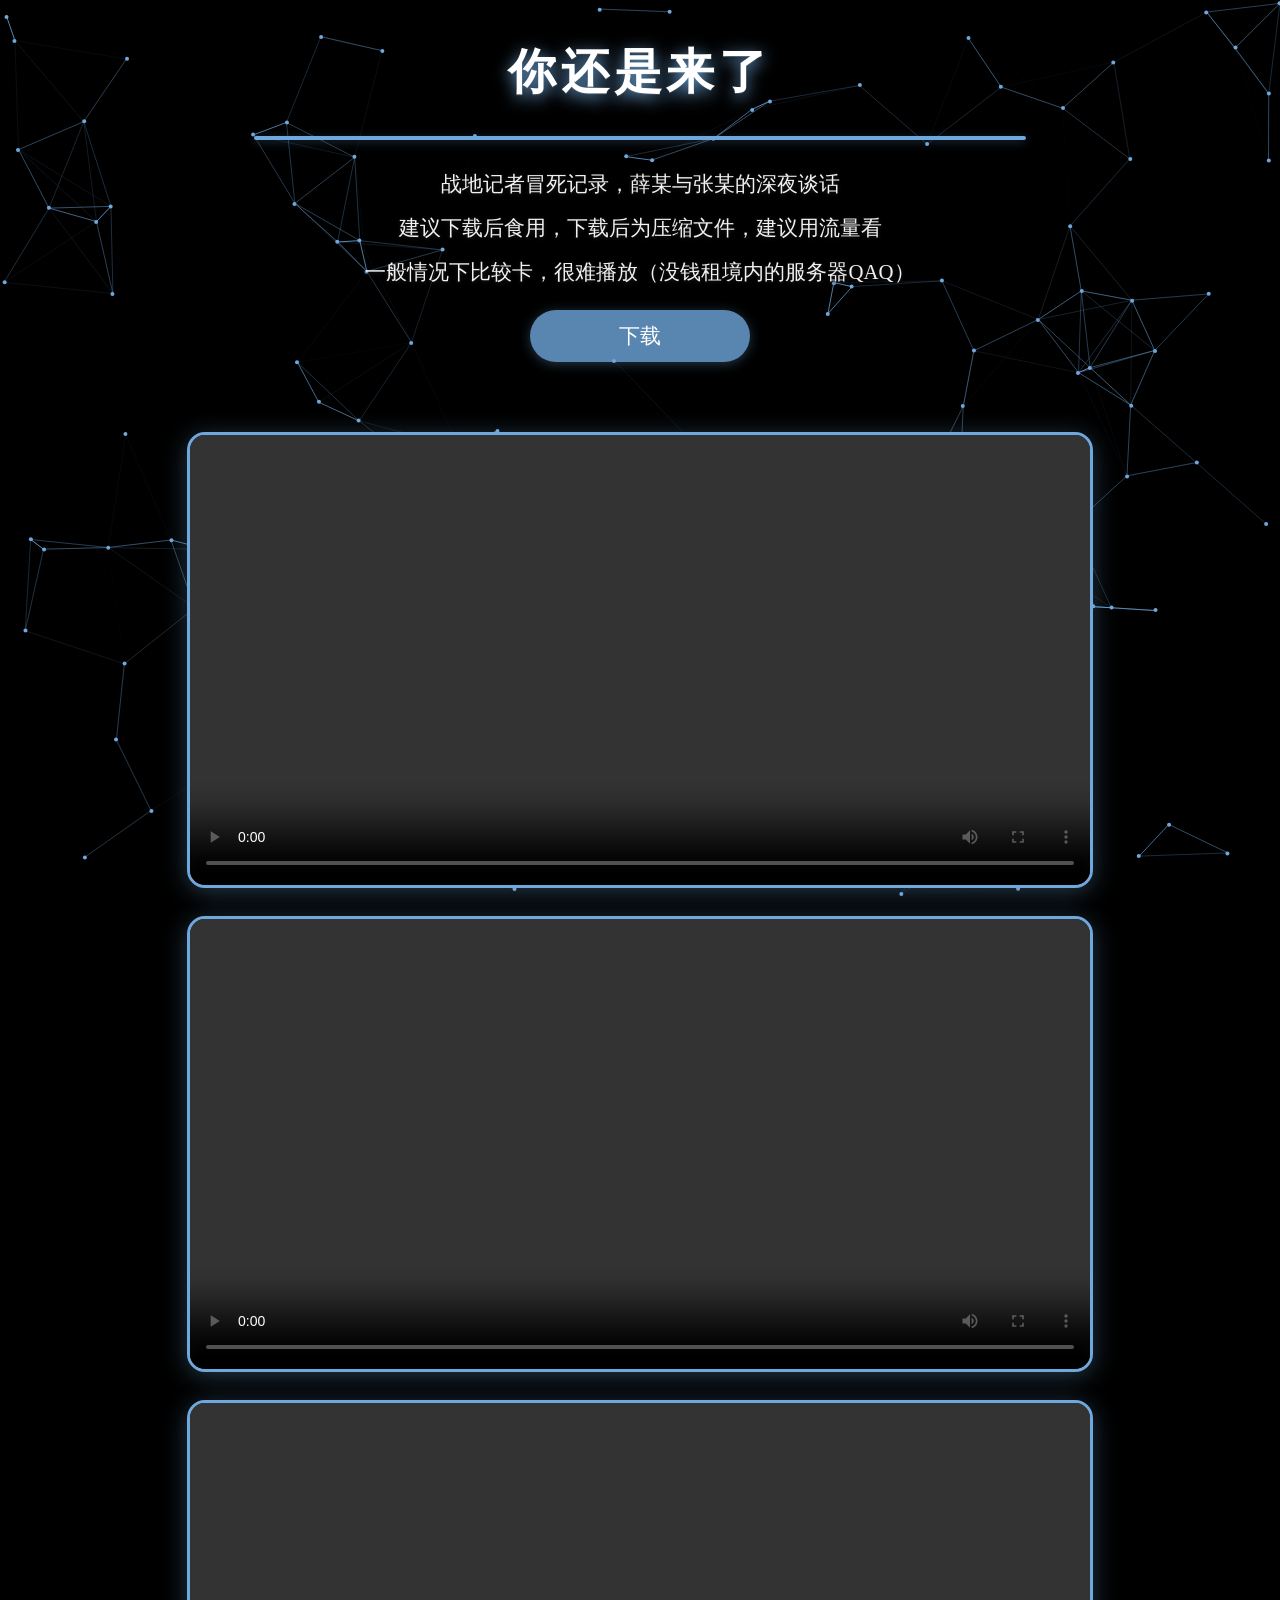
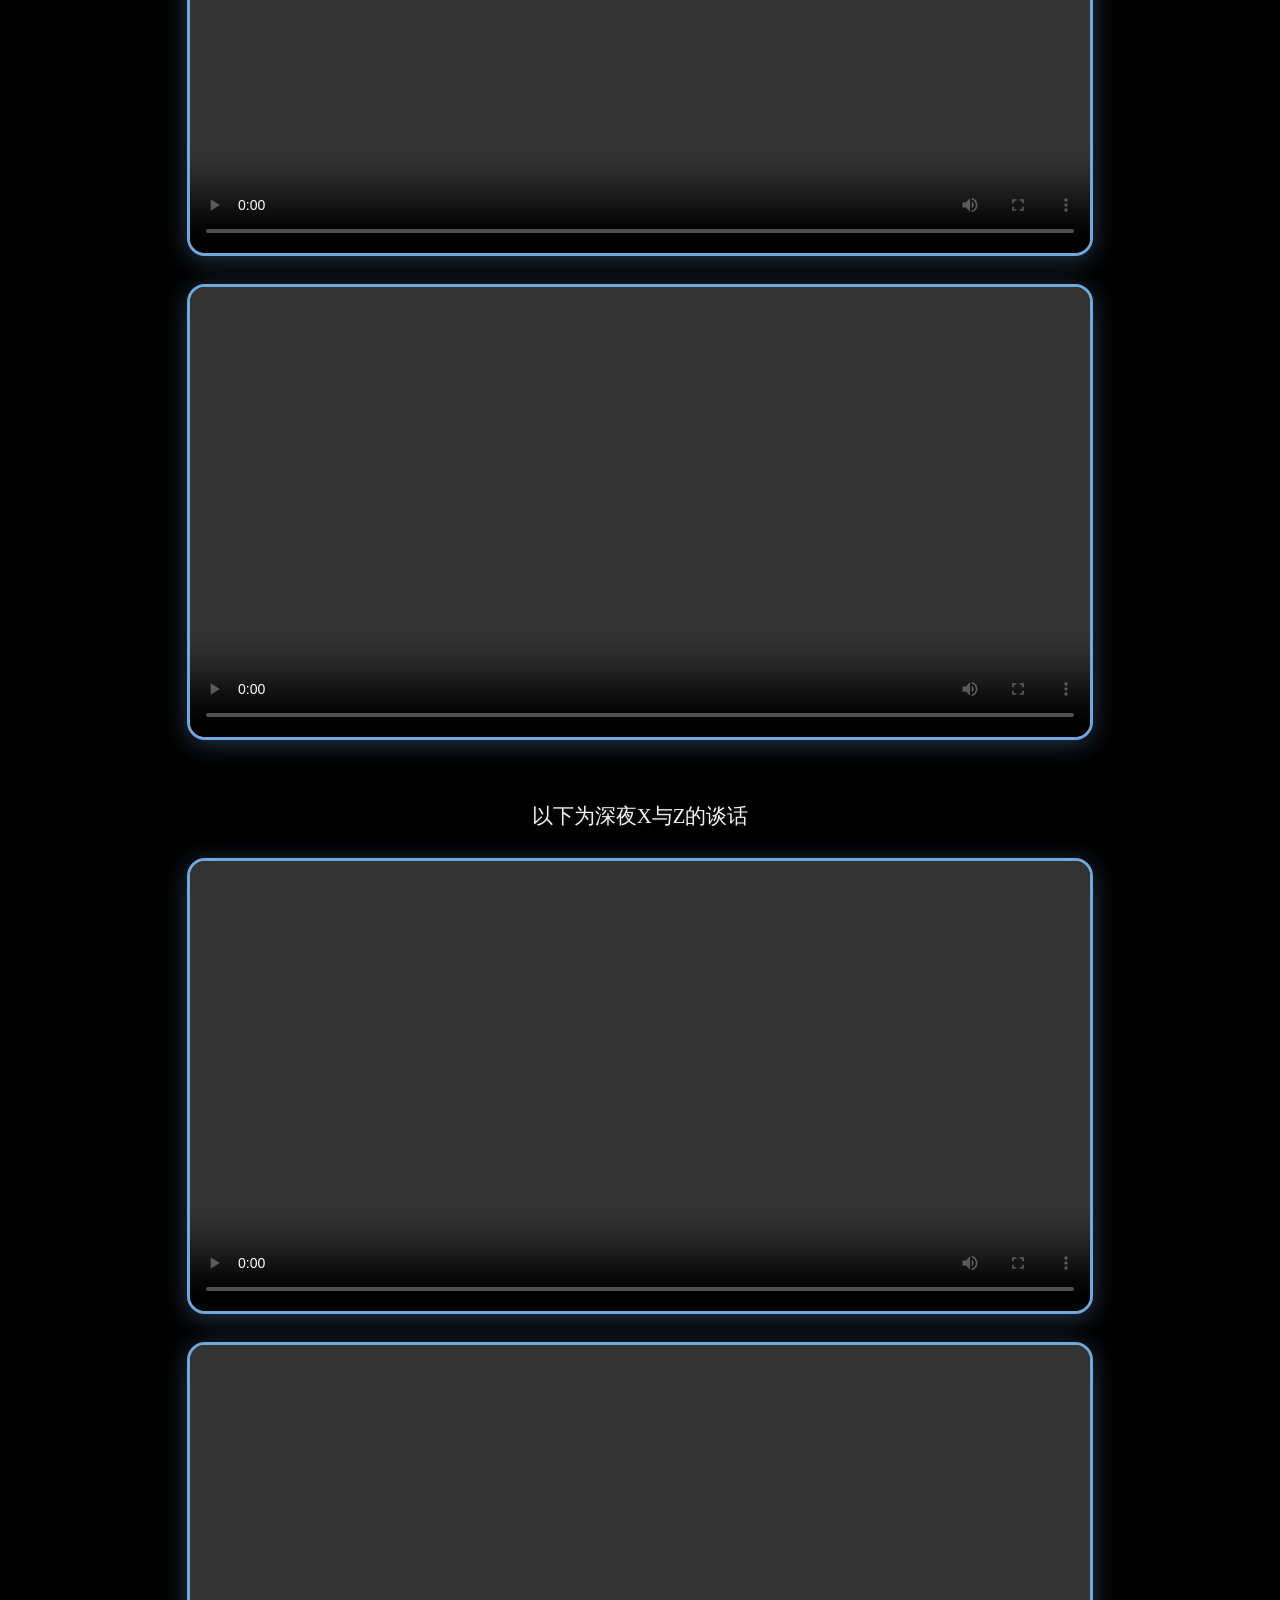
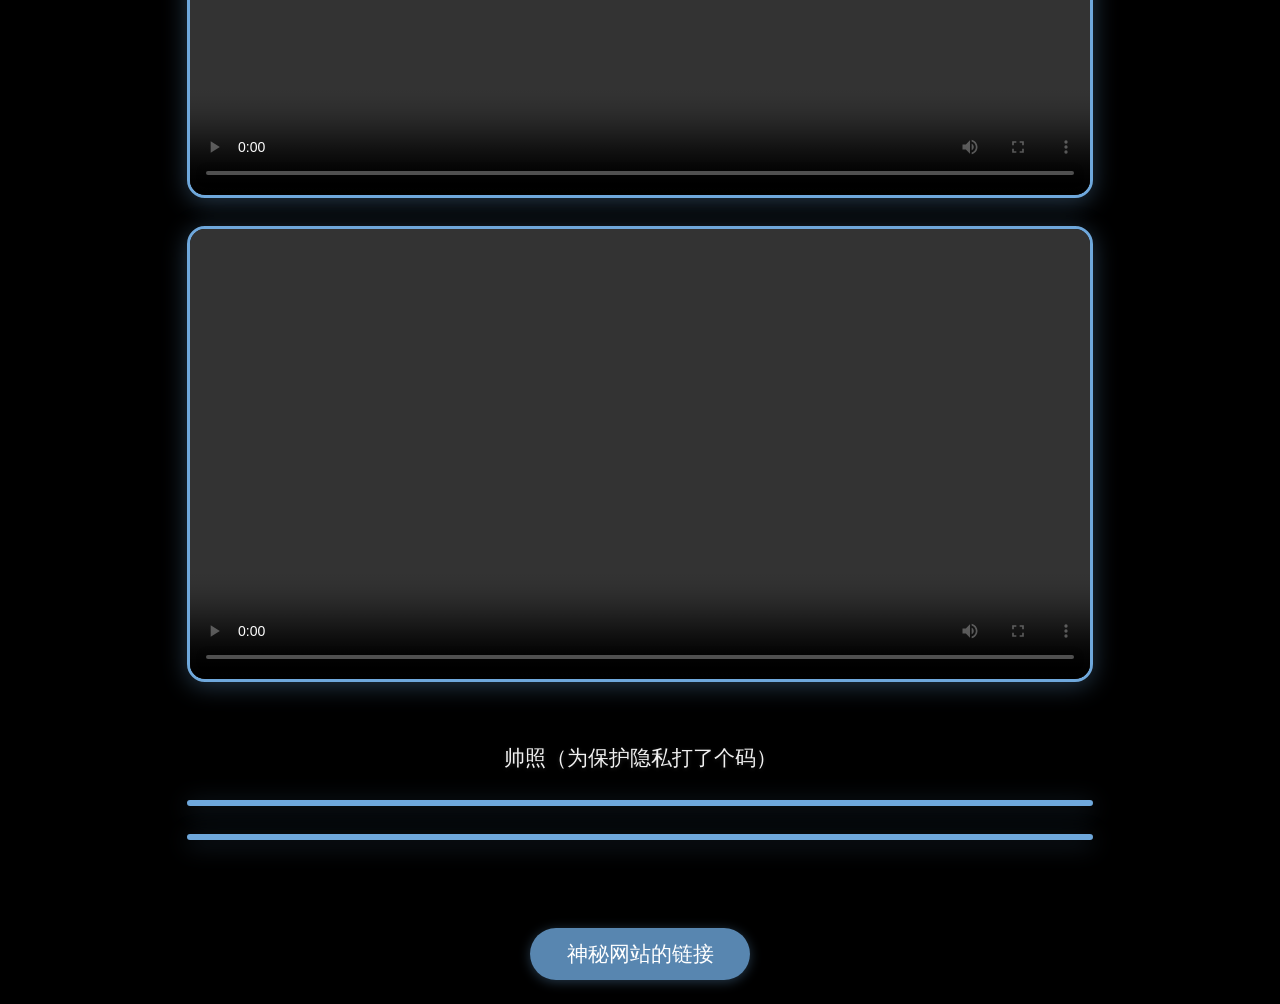
==== index.html @ 8fb06451 "优化粒子效果逻辑，动态计算粒子数量并修复重复填充问题；更新样式，添加过渡效果和响应式调整，确保画廊样式一致性" ====
<!DOCTYPE html>
<html lang="zh-CN">

<head>
    <meta charset="UTF-8">
    <meta name="viewport" content="width=device-width, initial-scale=1.0">
    <link rel="stylesheet" type="text/css" href="./main.css">
    <title>战地记录</title>

    <script>
        // 粒子参数
        const PARTICLE_COLOR = "#6fa8dc";
        const PARTICLE_RADIUS = 2;
        const LINE_DISTANCE = 120;

        // 动态计算粒子数量（修复点1：移除重复的PARTICLE_NUM，改用动态计算）
        const PARTICLE_NUM = window.innerWidth < 768
            ? Math.floor(130 * 0.6)  // 移动端用78个粒子（原130的60%）
            : 130;                    // PC端保持130个

        let canvas, ctx, particles = [];

        window.onload = function () {
            // 创建canvas
            canvas = document.createElement('canvas');
            canvas.id = 'particles-js';
            document.body.appendChild(canvas);
            ctx = canvas.getContext('2d');
            resizeCanvas();
            window.addEventListener('resize', resizeCanvas);

            // 初始化粒子（修复点2：确保particles数组在resize时不会重复填充）
            particles = []; // 清空旧粒子
            for (let i = 0; i < PARTICLE_NUM; i++) {
                particles.push({
                    x: Math.random() * canvas.width,
                    y: Math.random() * canvas.height,
                    vx: (Math.random() - 0.5) * 1.2,
                    vy: (Math.random() - 0.5) * 1.2
                });
            }
            animate();
        };

        function resizeCanvas() {
            canvas.width = window.innerWidth;
            canvas.height = window.innerHeight;
            // 修复点3：窗口大小变化时重新初始化粒子位置
            particles.forEach(p => {
                p.x = Math.random() * canvas.width;
                p.y = Math.random() * canvas.height;
            });
        }

        function animate() {
            ctx.clearRect(0, 0, canvas.width, canvas.height);

            // 绘制粒子
            for (let i = 0; i < particles.length; i++) {  // 修复点4：改用particles.length而非PARTICLE_NUM
                let p = particles[i];
                ctx.beginPath();
                ctx.arc(p.x, p.y, PARTICLE_RADIUS, 0, Math.PI * 2);
                ctx.fillStyle = PARTICLE_COLOR;
                ctx.fill();

                // 移动和边界检测
                p.x += p.vx;
                p.y += p.vy;
                if (p.x < 0 || p.x > canvas.width) p.vx *= -1;
                if (p.y < 0 || p.y > canvas.height) p.vy *= -1;
            }

            // 绘制连线
            for (let i = 0; i < particles.length; i++) {
                for (let j = i + 1; j < particles.length; j++) {
                    let p1 = particles[i], p2 = particles[j];
                    let dx = p1.x - p2.x, dy = p1.y - p2.y;
                    let dist = Math.sqrt(dx * dx + dy * dy);
                    if (dist < LINE_DISTANCE) {
                        ctx.beginPath();
                        ctx.moveTo(p1.x, p1.y);
                        ctx.lineTo(p2.x, p2.y);
                        ctx.strokeStyle = "rgba(111,168,220," + (1 - dist / LINE_DISTANCE) + ")";
                        ctx.lineWidth = 1;
                        ctx.stroke();
                    }
                }
            }
            requestAnimationFrame(animate);
        }
    </script>

</head>

<body class="background">
    <h1>你还是来了</h1>
    <hr>
    <p>战地记者冒死记录，薛某与张某的深夜谈话</p>
    <p>建议下载后食用，下载后为压缩文件，建议用流量看</p>
    <p>一般情况下比较卡，很难播放（没钱租境内的服务器QAQ）</p>
    <a href=" ./记录.zip">下载</a>
    <br>
    <video src="./video0012.mp4" controls></video>
    <video src="./video0013.mp4" controls></video>
    <video src="./video0014.mp4" controls></video>
    <video src="./video0015.mp4" controls></video>
    <br>
    <p>以下为深夜X与Z的谈话</p>
    <video src="./video0022.mp4" controls></video>
    <video src="./video0025.mp4" controls></video>
    <video src="./video0026.mp4" controls></video>
    <br>
    <p>帅照（为保护隐私打了个码）</p>
    <img src="./Photo0150.jpg" alt="" title="zzy">
    <img src="./Photo0151.jpg" alt="" title="zjz">
    <br>
    <br>
    <a href="choose.html">神秘网站的链接</a>
</body>

</html>
---- main.css ----
body {
    margin: 0;
    padding: 0;
    overflow-x: hidden;
    background-color: black;
    min-height: 100vh;
}

#particles-js {
    /* 修正拼写 */
    position: fixed;
    top: 0;
    left: 0;
    width: 100vw;
    height: 100vh;
    z-index: -1;
}

h1 {
    text-align: center;
    color: #fff;
    font-size: 3em;
    margin-top: 40px;
    letter-spacing: 0.1em;
    text-shadow: 0 4px 16px #6fa8dc, 0 1px 0 #222;
    font-weight: bold;
}

hr {
    border: 2px solid #6fa8dc;
    width: 60%;
    margin: 30px auto;
    border-radius: 2px;
    box-shadow: 0 2px 8px #6fa8dc55;
}

p {
    text-align: center;
    color: #f1f1f1;
    font-size: 1.3em;
    margin: 16px 0;
    text-shadow: 0 1px 4px #222;
}

a {
    display: block;
    text-align: center;
    color: #fff;
    font-size: 1.3em;
    margin: 24px auto;
    text-decoration: none;
    background-color: #6fa8dccc;
    padding: 12px 0;
    width: 220px;
    border-radius: 30px;
    box-shadow: 0 2px 12px #6fa8dc55;
    transition: all 0.3s ease;
    /* 添加过渡 */
}

a:hover {
    color: #111;
    background-color: #8fc1ff;
    /* 修改背景色 */
    transform: scale(1.05) translateY(-2px);
    box-shadow: 0 4px 16px #6fa8dc99;
}

/* 默认视频/图片样式（非画廊内） */
video:not(.media-gallery video),
img:not(.media-gallery img) {
    display: block;
    margin: 28px auto;
    width: 85%;
    max-width: 900px;
    border: 3px solid #6fa8dc;
    border-radius: 18px;
    box-shadow: 0 4px 24px #6fa8dc55;
    background: #111;
}

/* 画廊样式 */
.media-gallery {
    display: grid;
    grid-template-columns: repeat(3, 1fr);
    gap: 20px;
    padding: 20px;
    margin: 20px auto;
    max-width: 1400px;
}

.media-gallery video,
.media-gallery img {
    width: 100%;
    height: auto;
    border: 2px solid #6fa8dc;
    /* 保持风格统一 */
    border-radius: 12px;
    padding: 0;
    /* 移除padding改用gap控制间距 */
    box-shadow: 0 2px 12px #6fa8dc55;
    background: #111;
    transition: transform 0.3s;
}

.media-gallery video:hover,
.media-gallery img:hover {
    transform: scale(1.02);
}

/* 响应式调整 */
@media (max-width: 1024px) {
    .media-gallery {
        grid-template-columns: repeat(2, 1fr);
    }
}

@media (max-width: 768px) {
    .media-gallery {
        grid-template-columns: 1fr;
    }

    h1 {
        font-size: 2.2em;
        margin-top: 30px;
    }

    video:not(.media-gallery video),
    img:not(.media-gallery img) {
        width: 90%;
        margin: 20px auto;
    }
}
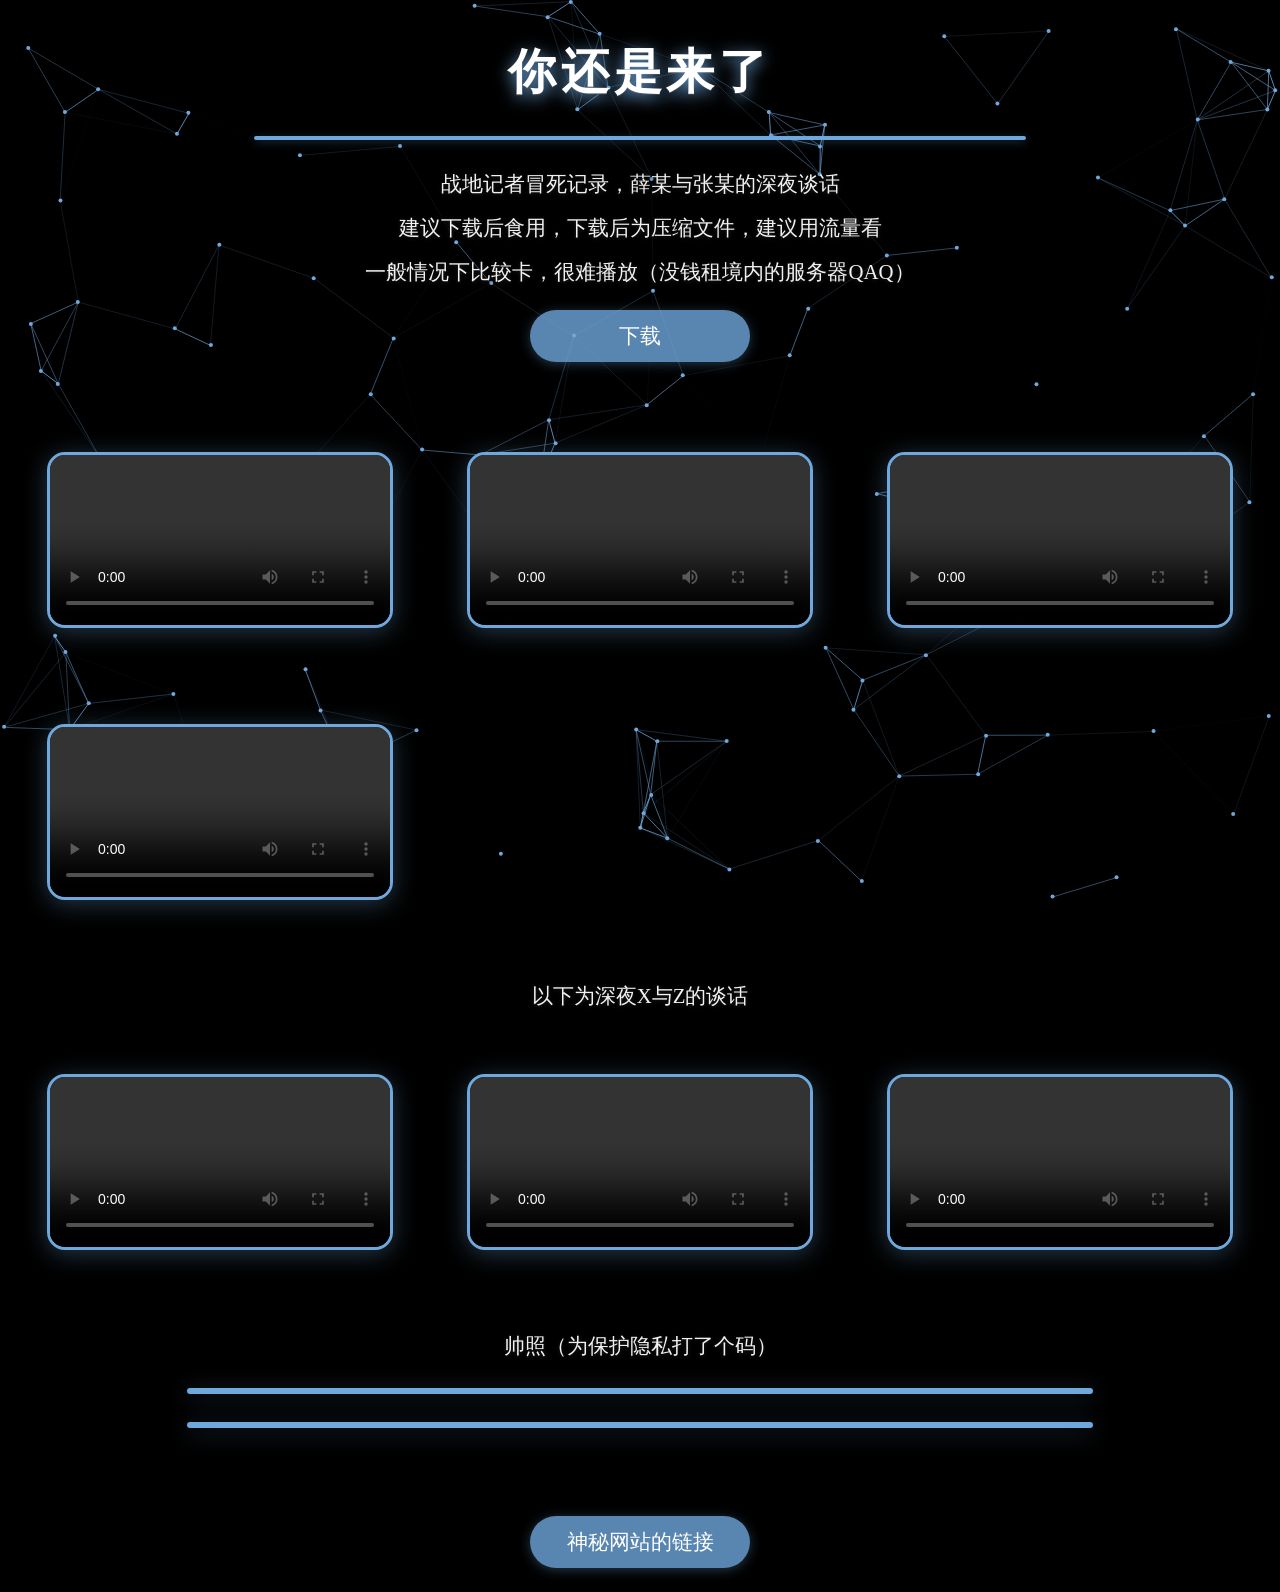
==== commit bd5e562d: "优化媒体元素布局，统一视频和图片的容器结构；更新样式，提升画廊展示效果" ====
--- a/index.html
+++ b/index.html
@@ -100,21 +100,35 @@
     <p>一般情况下比较卡，很难播放（没钱租境内的服务器QAQ）</p>
     <a href=" ./记录.zip">下载</a>
     <br>
-    <video src="./video0012.mp4" controls></video>
-    <video src="./video0013.mp4" controls></video>
-    <video src="./video0014.mp4" controls></video>
-    <video src="./video0015.mp4" controls></video>
+    <div class="media-grid">
+        <video src="./video0012.mp4" controls></video>
+        <video src="./video0013.mp4" controls></video>
+        <video src="./video0014.mp4" controls></video>
+    </div>
+    <div class="media-grid"><video src="./video0015.mp4" controls></video></div>
+
     <br>
+
     <p>以下为深夜X与Z的谈话</p>
-    <video src="./video0022.mp4" controls></video>
-    <video src="./video0025.mp4" controls></video>
-    <video src="./video0026.mp4" controls></video>
+
+    <div class="media-grid">
+        <video src="./video0022.mp4" controls></video>
+        <video src="./video0025.mp4" controls></video>
+        <video src="./video0026.mp4" controls></video>
+    </div>
+
     <br>
+
     <p>帅照（为保护隐私打了个码）</p>
-    <img src="./Photo0150.jpg" alt="" title="zzy">
-    <img src="./Photo0151.jpg" alt="" title="zjz">
+
+    <div>
+        <img src="./Photo0150.jpg" alt="" title="zzy">
+        <img src="./Photo0151.jpg" alt="" title="zjz">
+    </div>
+
     <br>
     <br>
+
     <a href="choose.html">神秘网站的链接</a>
 </body>
 
--- a/main.css
+++ b/main.css
@@ -66,68 +66,80 @@
     box-shadow: 0 4px 16px #6fa8dc99;
 }
 
-/* 默认视频/图片样式（非画廊内） */
-video:not(.media-gallery video),
-img:not(.media-gallery img) {
+/* ===== 基础样式 ===== */
+video,
+img {
     display: block;
-    margin: 28px auto;
     width: 85%;
     max-width: 900px;
+    margin: 28px auto;
     border: 3px solid #6fa8dc;
     border-radius: 18px;
     box-shadow: 0 4px 24px #6fa8dc55;
     background: #111;
+    transition: transform 0.3s, box-shadow 0.3s;
 }
 
-/* 画廊样式 */
-.media-gallery {
+video:hover,
+img:hover {
+    transform: translateY(-5px);
+    box-shadow: 0 8px 32px #6fa8dc88;
+}
+
+
+
+
+
+
+/* ===== 画廊模式 ===== */
+/* 当video/img直接放在main/article/section等容器时 */
+main>video,
+main>img,
+article>video,
+article>img,
+section>video,
+section>img {
+    width: 100%;
+    max-width: none;
+    margin: 0;
+    border-width: 2px;
+    border-radius: 12px;
+}
+
+/* 画廊布局容器 */
+.media-grid {
     display: grid;
     grid-template-columns: repeat(3, 1fr);
     gap: 20px;
     padding: 20px;
-    margin: 20px auto;
     max-width: 1400px;
+    margin: 0 auto;
 }
 
-.media-gallery video,
-.media-gallery img {
-    width: 100%;
-    height: auto;
-    border: 2px solid #6fa8dc;
-    /* 保持风格统一 */
-    border-radius: 12px;
-    padding: 0;
-    /* 移除padding改用gap控制间距 */
-    box-shadow: 0 2px 12px #6fa8dc55;
-    background: #111;
-    transition: transform 0.3s;
-}
-
-.media-gallery video:hover,
-.media-gallery img:hover {
-    transform: scale(1.02);
-}
-
-/* 响应式调整 */
+/* ===== 响应式调整 ===== */
 @media (max-width: 1024px) {
-    .media-gallery {
+    .media-grid {
         grid-template-columns: repeat(2, 1fr);
     }
 }
 
 @media (max-width: 768px) {
-    .media-gallery {
-        grid-template-columns: 1fr;
+
+    video,
+    img {
+        width: 90%;
+        border-width: 4px;
     }
 
-    h1 {
-        font-size: 2.2em;
-        margin-top: 30px;
+    .media-grid {
+        grid-template-columns: 1fr;
+        gap: 15px;
+        padding: 15px;
     }
 
-    video:not(.media-gallery video),
-    img:not(.media-gallery img) {
-        width: 90%;
+    /* 手机端单独媒体元素调整 */
+    body>video:not(.media-grid video),
+    body>img:not(.media-grid img) {
         margin: 20px auto;
     }
 }
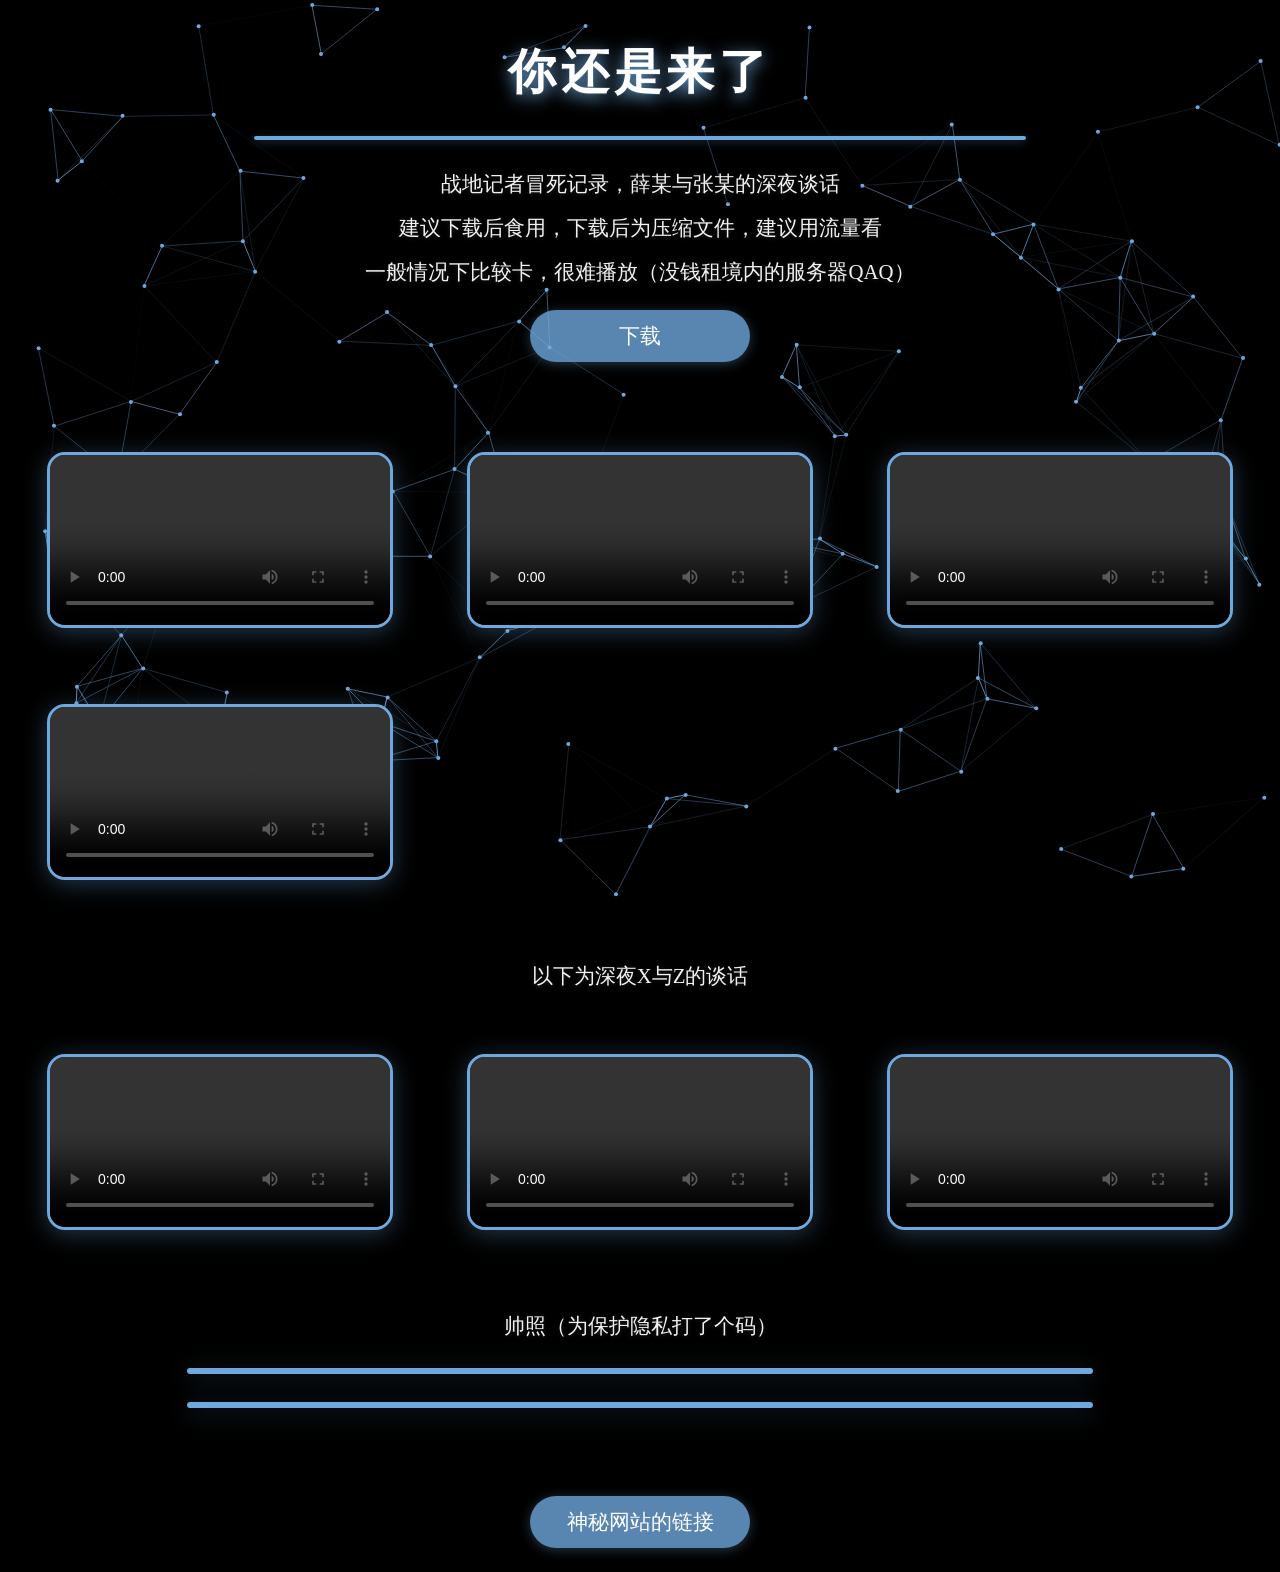
==== commit 19d80791: "优化视频元素布局，移除重复视频容器，提升代码整洁性" ====
--- a/index.html
+++ b/index.html
@@ -104,8 +104,8 @@
         <video src="./video0012.mp4" controls></video>
         <video src="./video0013.mp4" controls></video>
         <video src="./video0014.mp4" controls></video>
+        <video src="./video0015.mp4" controls></video>
     </div>
-    <div class="media-grid"><video src="./video0015.mp4" controls></video></div>
 
     <br>
 
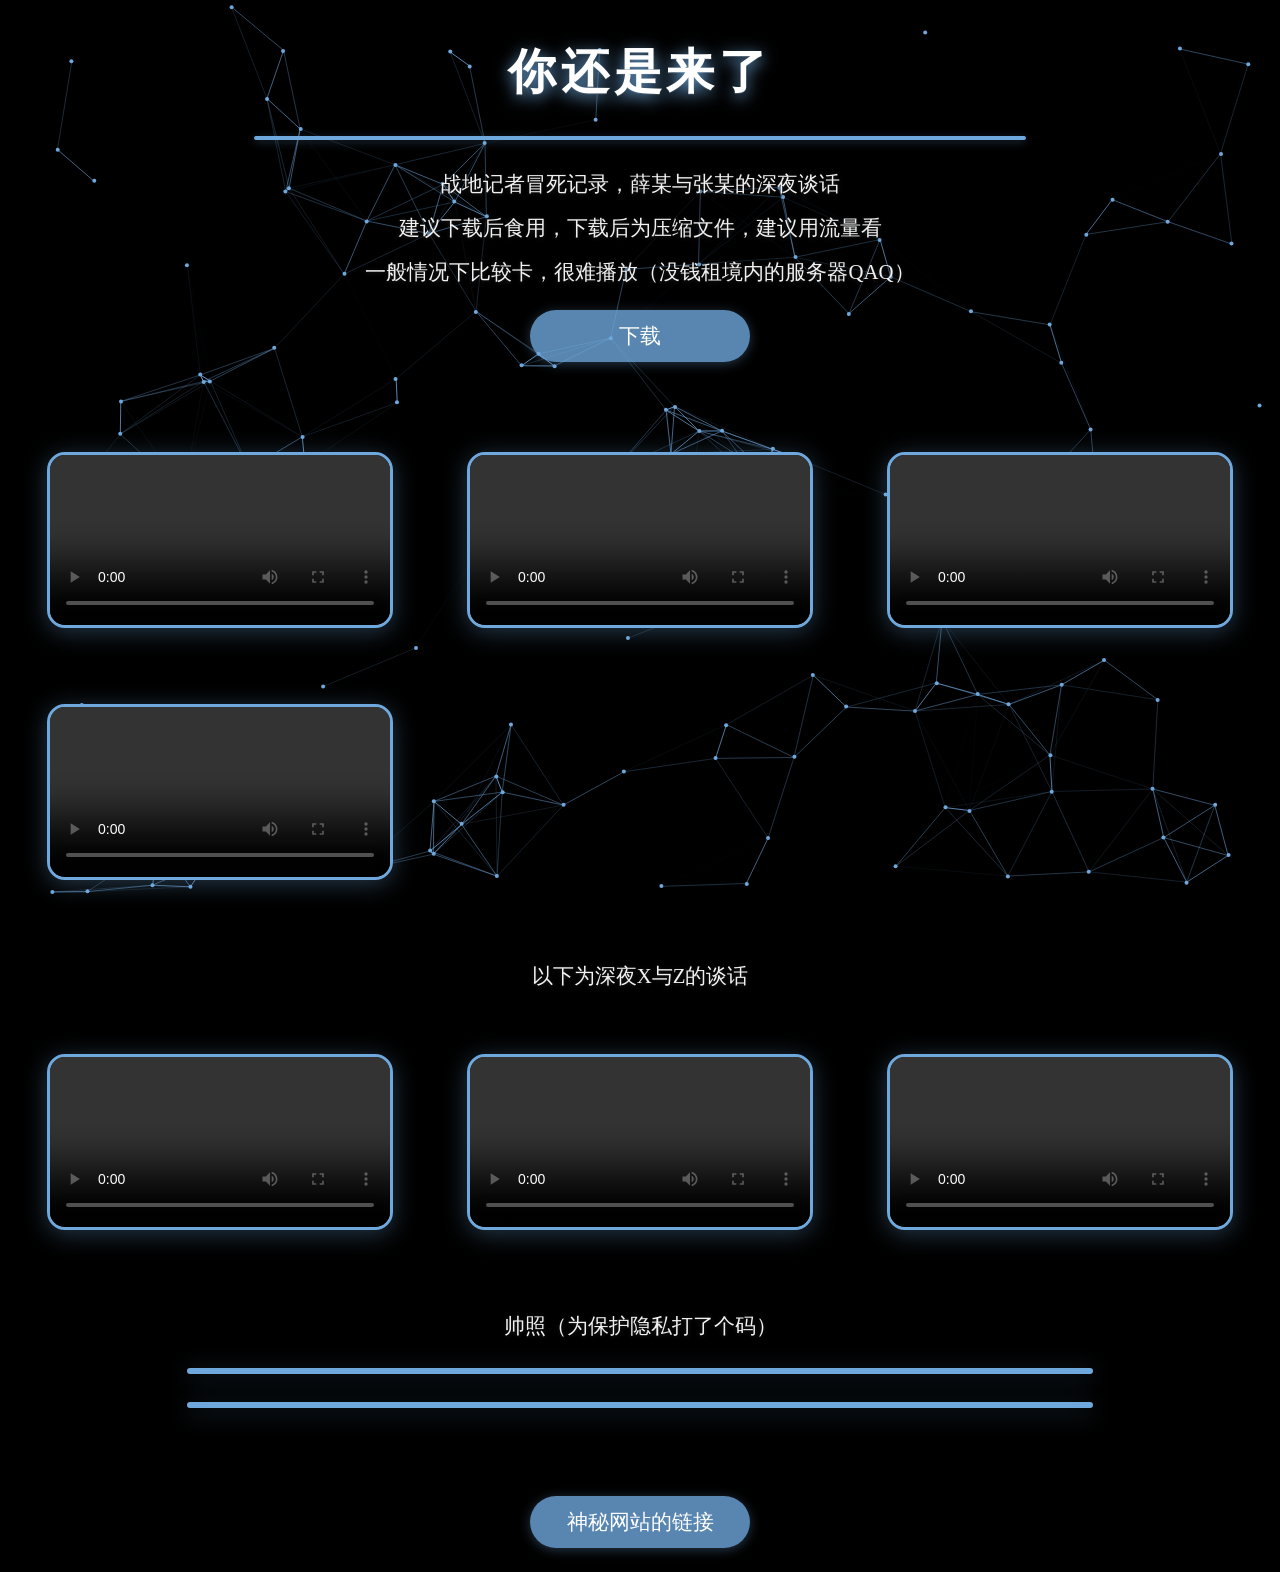
==== commit e5a24558: "删除 README.txt 文件并添加新的 README.md 文件，更新项目描述和核心价值，增强文档内容" ====
--- a/index.html
+++ b/index.html
@@ -98,7 +98,7 @@
     <p>战地记者冒死记录，薛某与张某的深夜谈话</p>
     <p>建议下载后食用，下载后为压缩文件，建议用流量看</p>
     <p>一般情况下比较卡，很难播放（没钱租境内的服务器QAQ）</p>
-    <a href=" ./记录.zip">下载</a>
+    <a href="./记录.zip">下载</a>
     <br>
     <div class="media-grid">
         <video src="./video0012.mp4" controls></video>
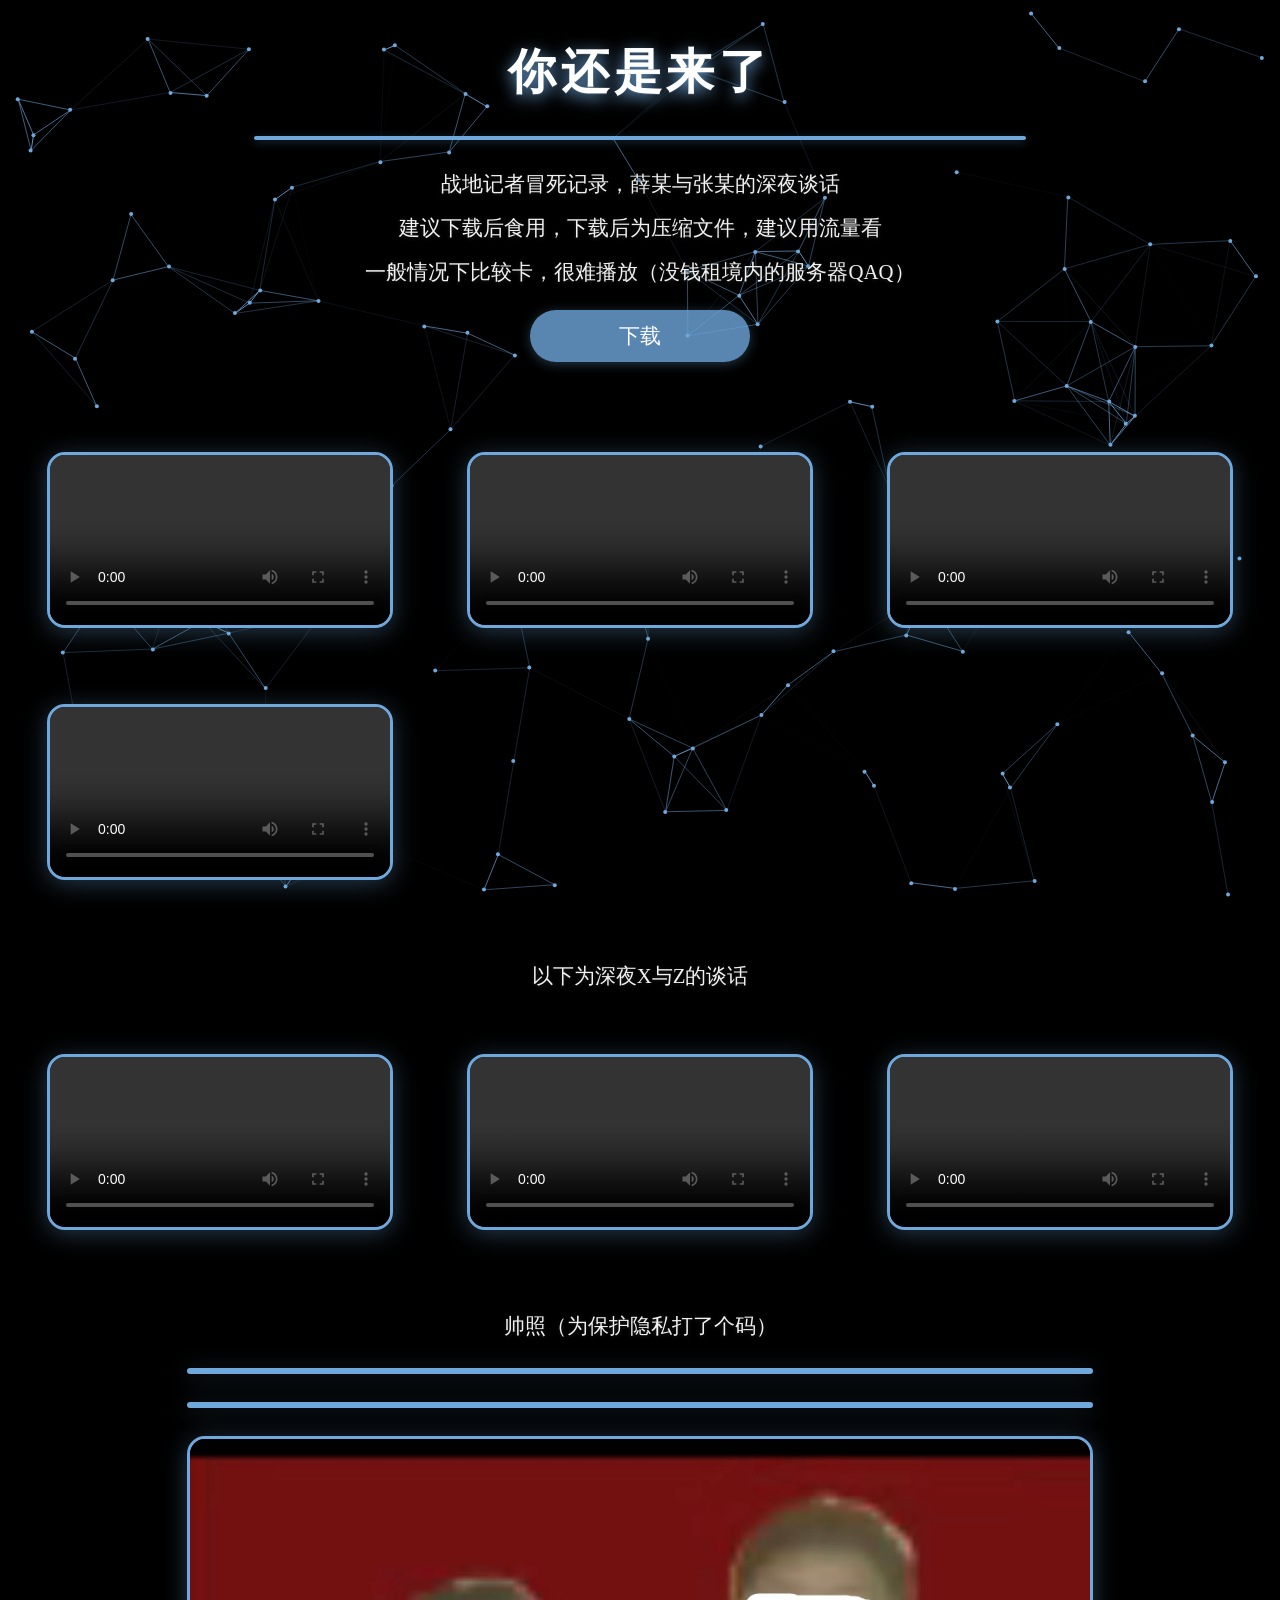
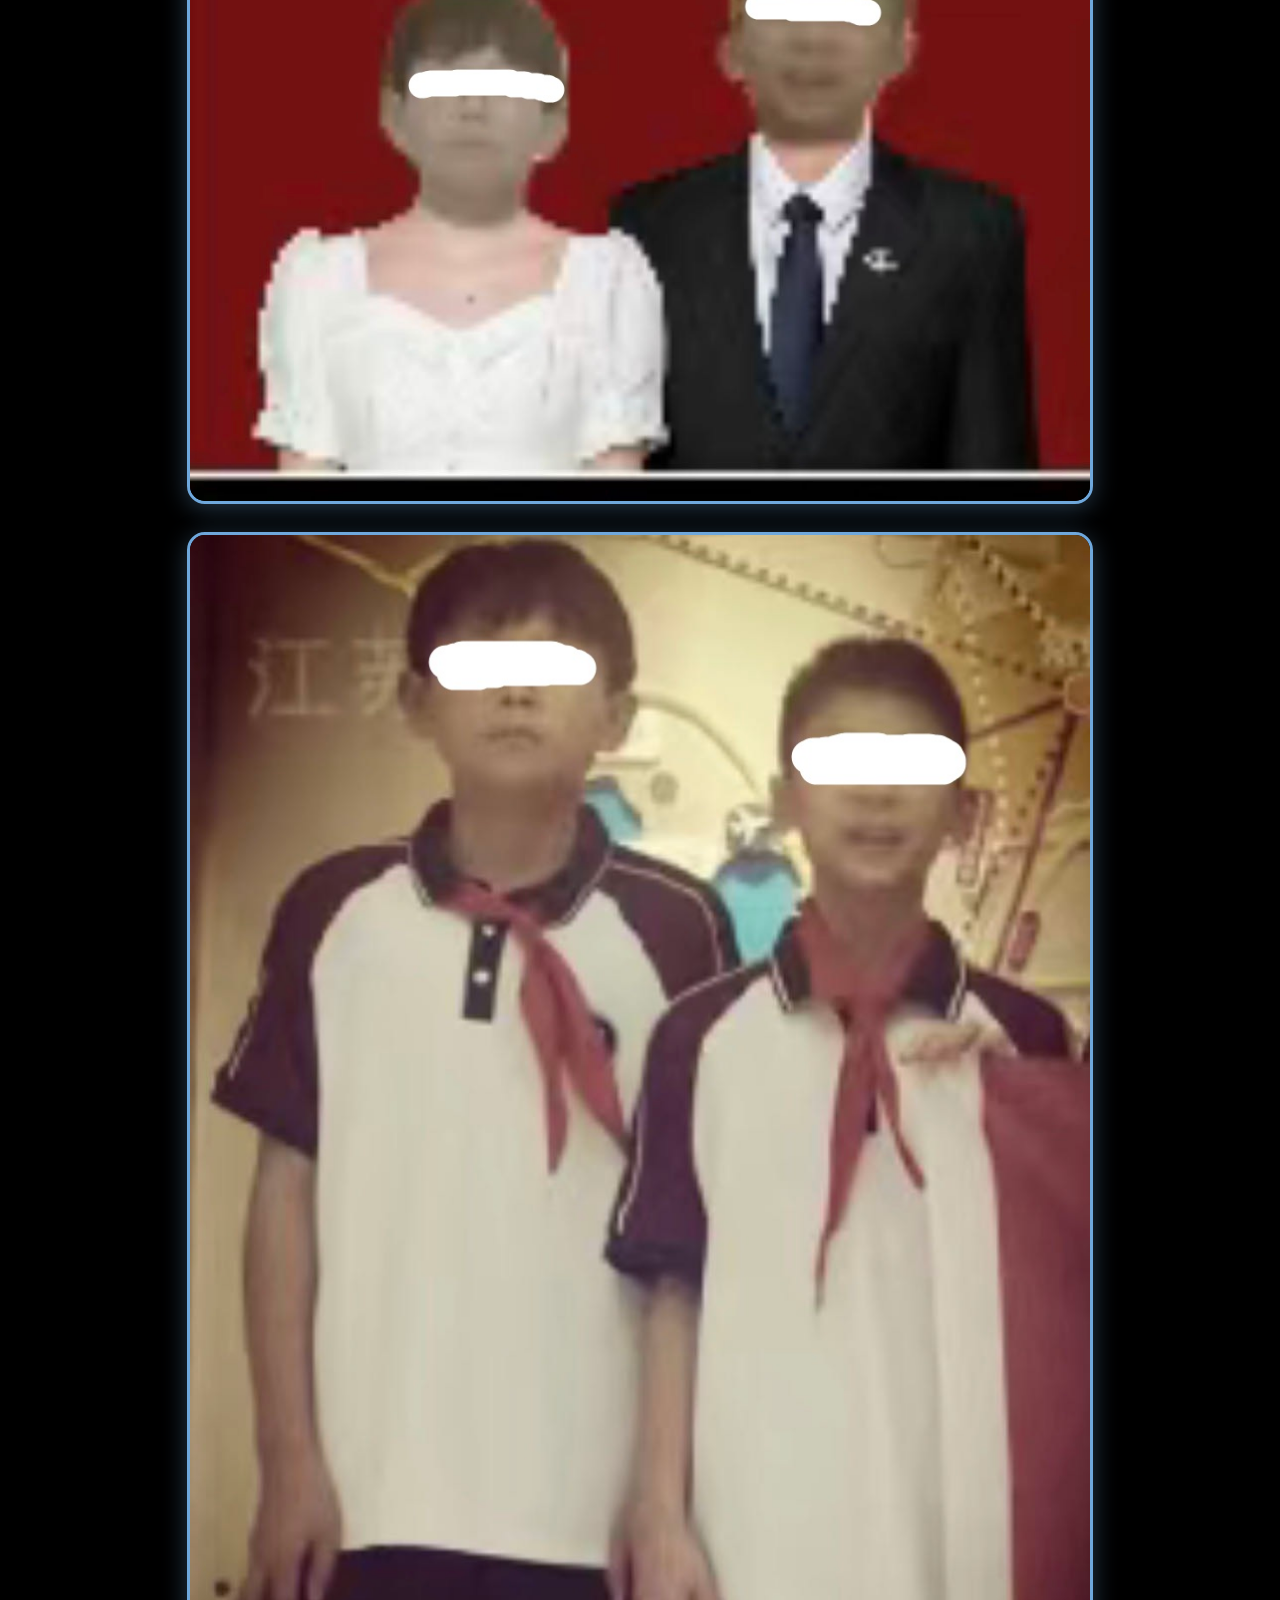
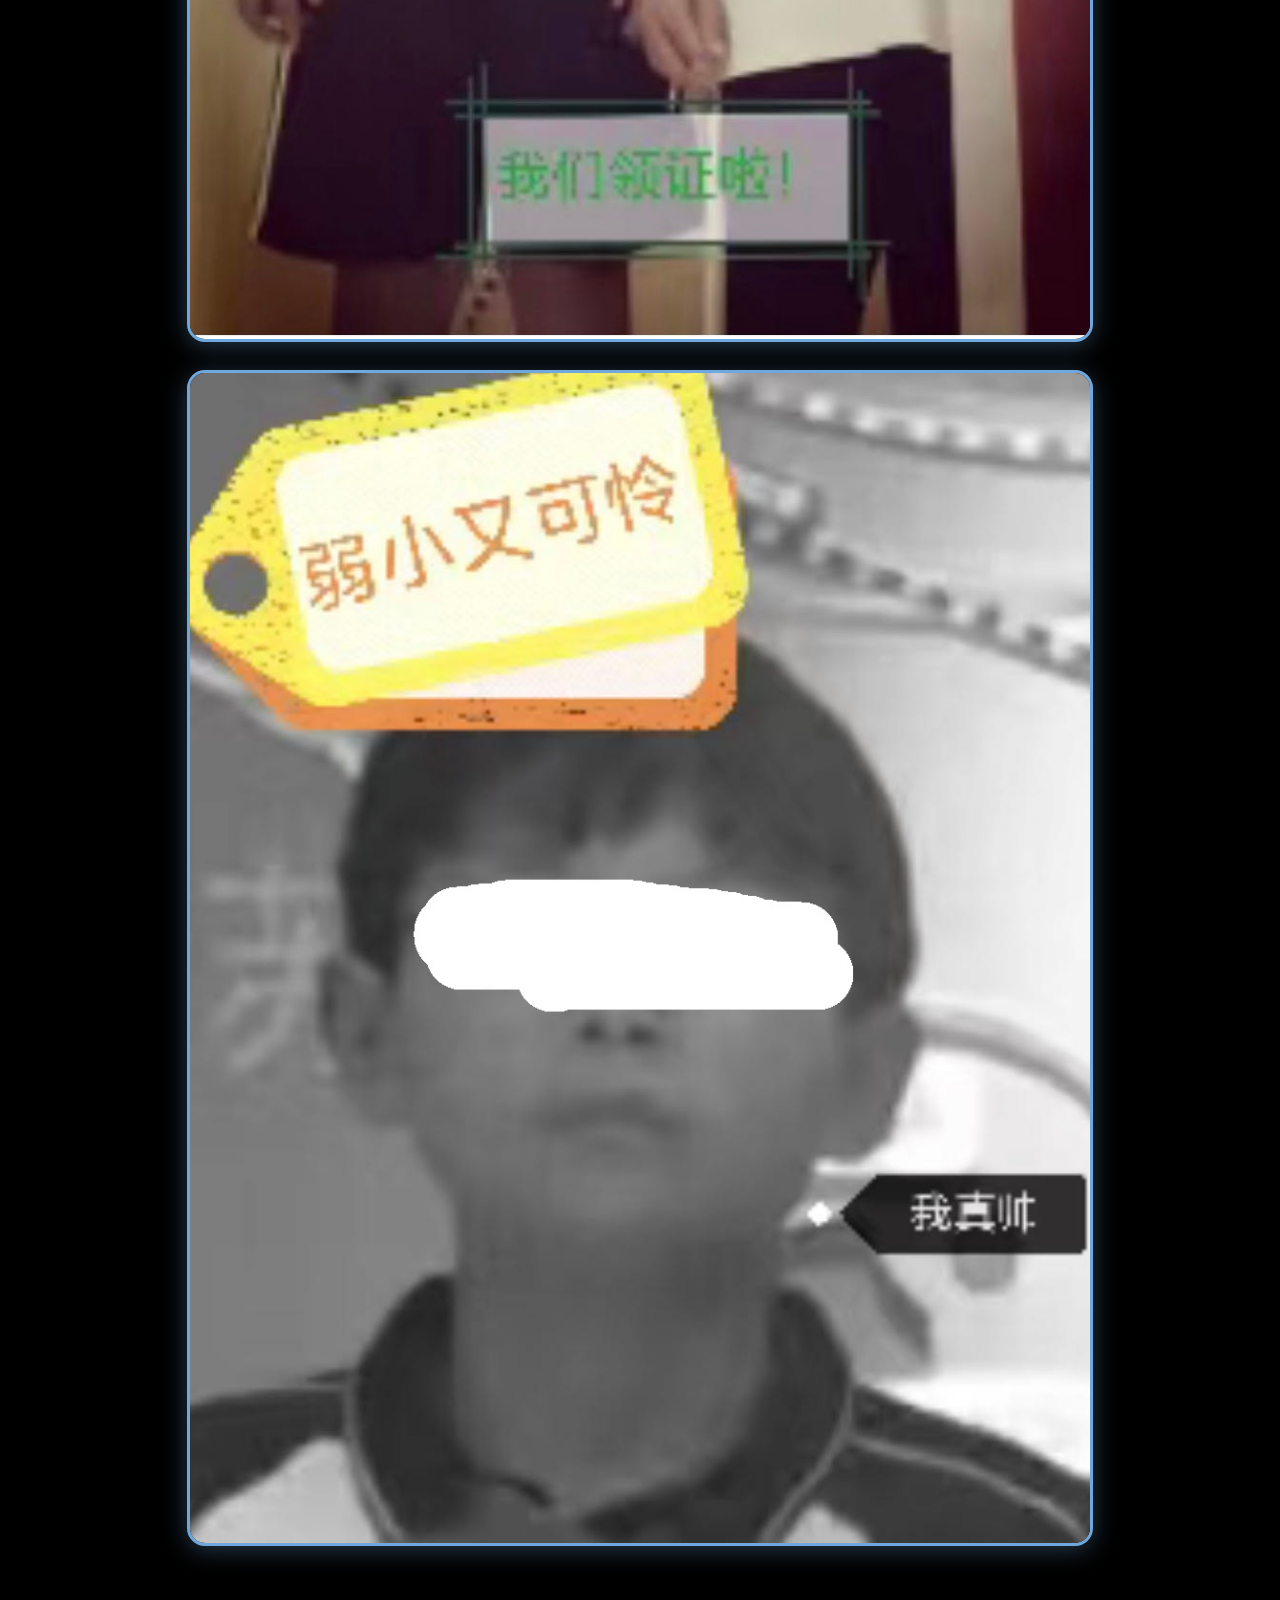
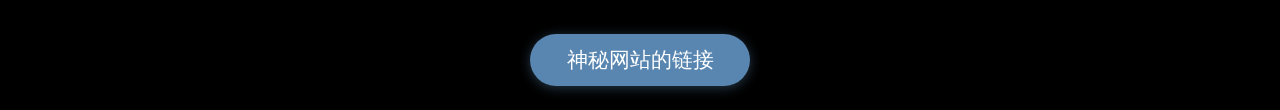
==== commit 62f67dc8: "添加图片" ====
--- a/index.html
+++ b/index.html
@@ -124,6 +124,9 @@
     <div>
         <img src="./Photo0150.jpg" alt="" title="zzy">
         <img src="./Photo0151.jpg" alt="" title="zjz">
+        <img src="./01.jpg">
+        <img src="./02.jpg">
+        <img src="./03.jpg">
     </div>
 
     <br>
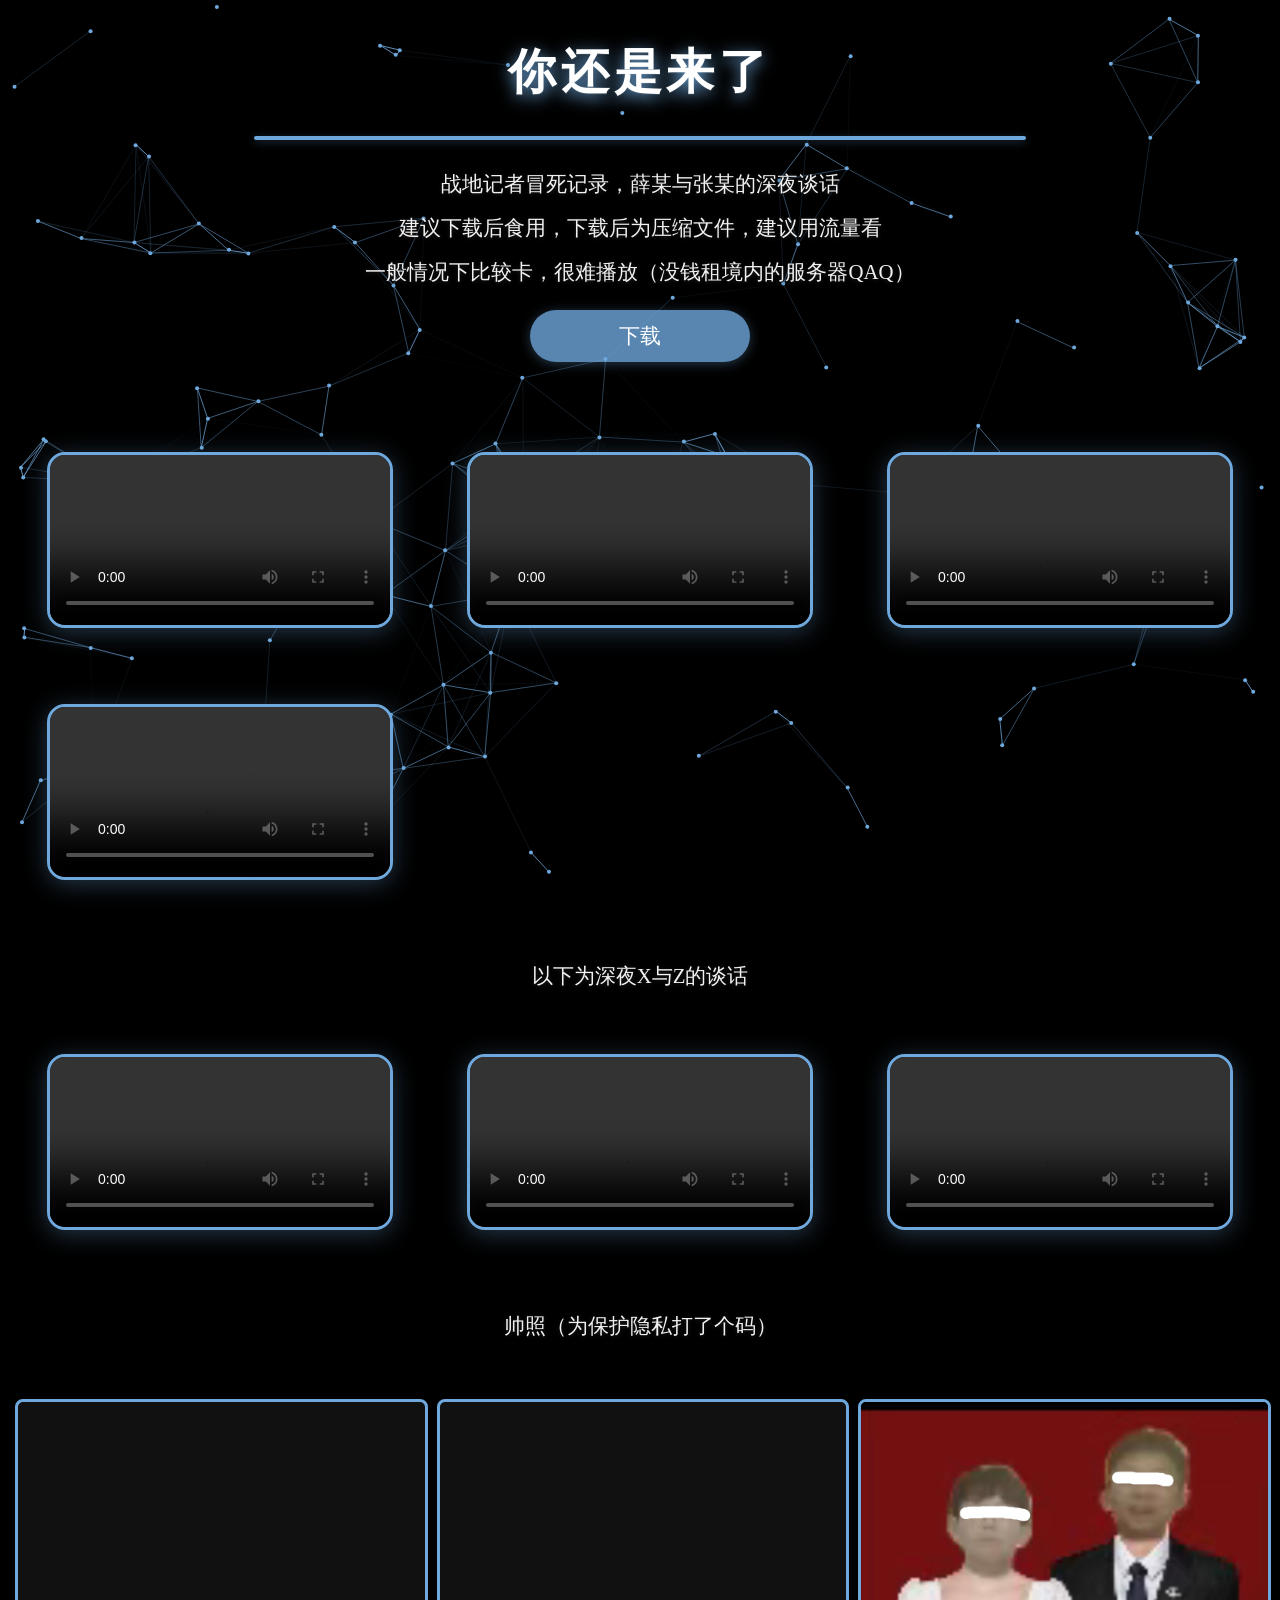
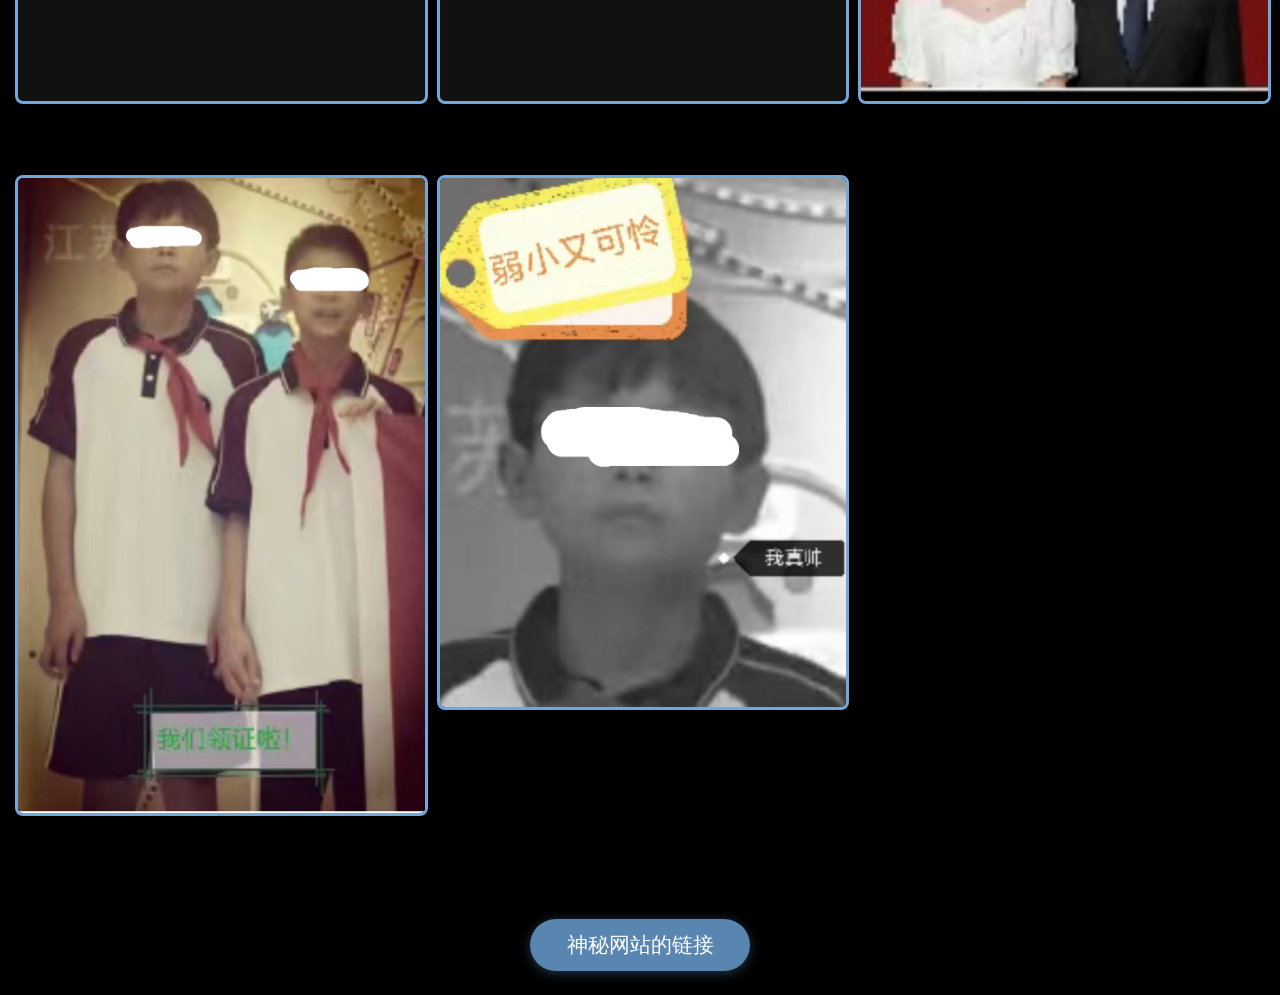
==== commit 3a4f98c0: "优化粒子背景动画脚本注释；新增通用图片容器样式及响应式布局，提升图片展示效果" ====
--- a/index.html
+++ b/index.html
@@ -7,7 +7,7 @@
     <link rel="stylesheet" type="text/css" href="./main.css">
     <title>战地记录</title>
 
-    <script>
+    <script> // 粒子背景动画脚本
         // 粒子参数
         const PARTICLE_COLOR = "#6fa8dc";
         const PARTICLE_RADIUS = 2;
--- a/main.css
+++ b/main.css
@@ -142,4 +142,45 @@
     body>img:not(.media-grid img) {
         margin: 20px auto;
     }
+}
+
+/* 通用图片容器样式 */
+div:has(img) {
+    display: grid;
+    gap: 15px;
+    padding: 15px;
+}
+
+/* 电脑端 - 一行3个 */
+@media (min-width: 992px) {
+    div:has(img) {
+        grid-template-columns: repeat(3, 1fr);
+    }
+}
+
+/* 平板端 - 一行2个 */
+@media (min-width: 768px) and (max-width: 991px) {
+    div:has(img) {
+        grid-template-columns: repeat(2, 1fr);
+    }
+}
+
+/* 手机端 - 一行1个 */
+@media (max-width: 767px) {
+    div:has(img) {
+        grid-template-columns: 1fr;
+    }
+}
+
+/* 图片样式 */
+img {
+    width: 100%;
+    height: auto;
+    border-radius: 8px;
+    box-shadow: 0 4px 8px rgba(0, 0, 0, 0.1);
+    transition: transform 0.3s ease;
+}
+
+img:hover {
+    transform: scale(1.02);
 }
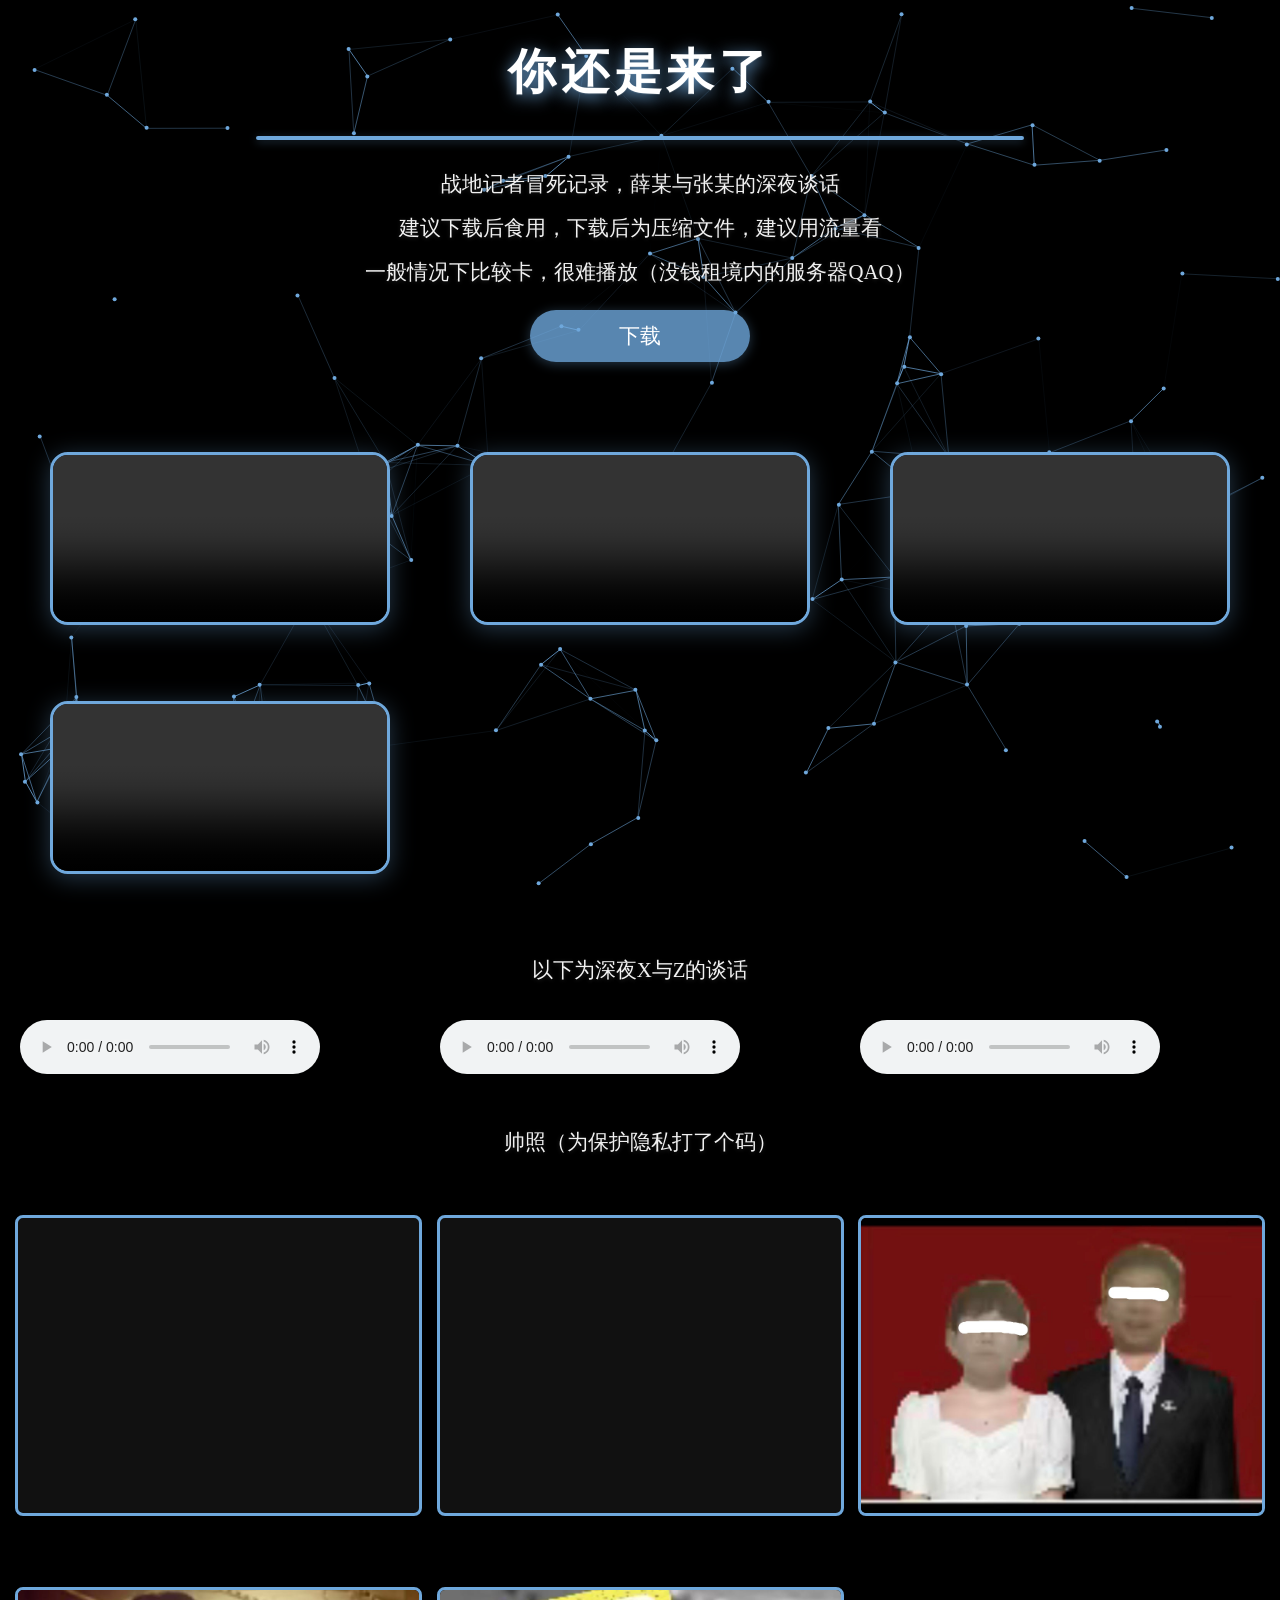
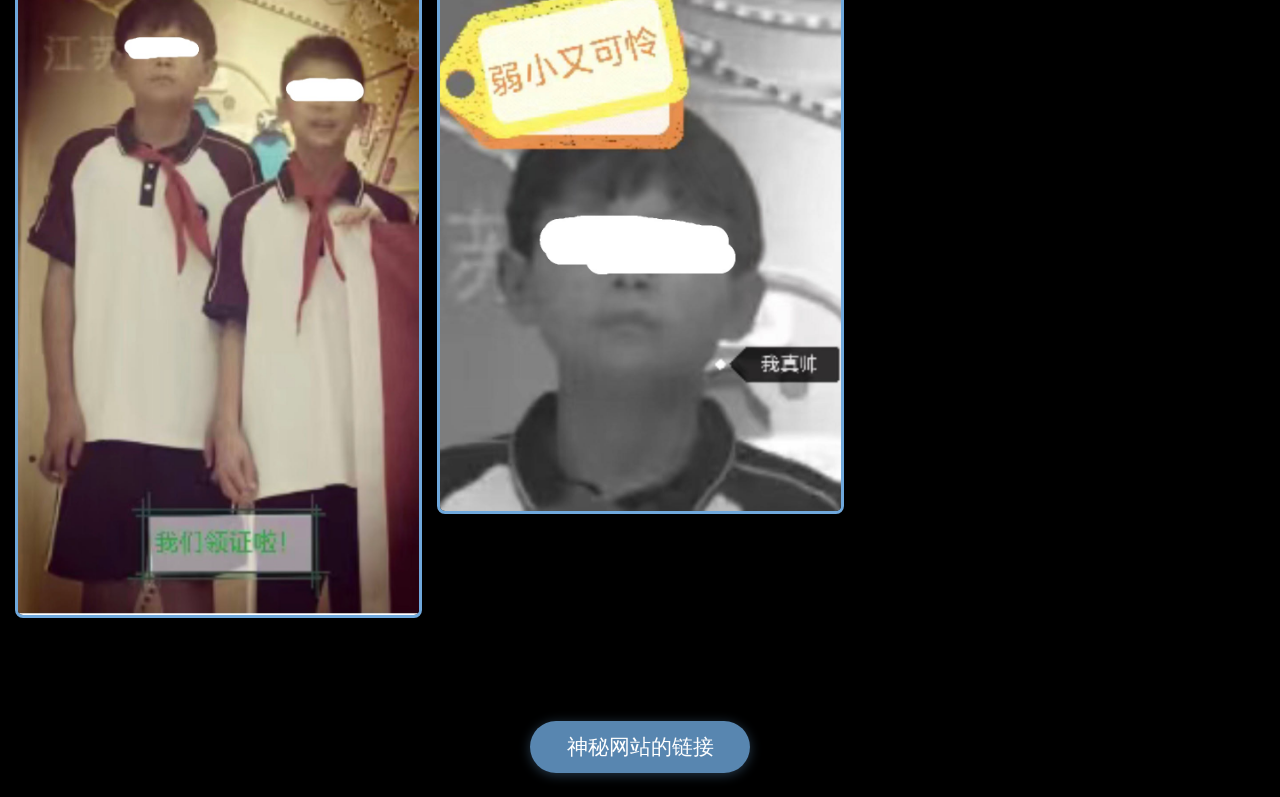
==== commit 9edf4c31: "重构粒子动画逻辑，优化粒子数量计算；替换视频文件为音频文件，平滑悬浮动画" ====
--- a/index.html
+++ b/index.html
@@ -13,7 +13,7 @@
         const PARTICLE_RADIUS = 2;
         const LINE_DISTANCE = 120;
 
-        // 动态计算粒子数量（修复点1：移除重复的PARTICLE_NUM，改用动态计算）
+        // 动态计算粒子数量
         const PARTICLE_NUM = window.innerWidth < 768
             ? Math.floor(130 * 0.6)  // 移动端用78个粒子（原130的60%）
             : 130;                    // PC端保持130个
@@ -29,7 +29,7 @@
             resizeCanvas();
             window.addEventListener('resize', resizeCanvas);
 
-            // 初始化粒子（修复点2：确保particles数组在resize时不会重复填充）
+            // 初始化粒子
             particles = []; // 清空旧粒子
             for (let i = 0; i < PARTICLE_NUM; i++) {
                 particles.push({
@@ -45,7 +45,7 @@
         function resizeCanvas() {
             canvas.width = window.innerWidth;
             canvas.height = window.innerHeight;
-            // 修复点3：窗口大小变化时重新初始化粒子位置
+
             particles.forEach(p => {
                 p.x = Math.random() * canvas.width;
                 p.y = Math.random() * canvas.height;
@@ -56,7 +56,7 @@
             ctx.clearRect(0, 0, canvas.width, canvas.height);
 
             // 绘制粒子
-            for (let i = 0; i < particles.length; i++) {  // 修复点4：改用particles.length而非PARTICLE_NUM
+            for (let i = 0; i < particles.length; i++) {
                 let p = particles[i];
                 ctx.beginPath();
                 ctx.arc(p.x, p.y, PARTICLE_RADIUS, 0, Math.PI * 2);
@@ -112,9 +112,9 @@
     <p>以下为深夜X与Z的谈话</p>
 
     <div class="media-grid">
-        <video src="./video0022.mp4" controls></video>
-        <video src="./video0025.mp4" controls></video>
-        <video src="./video0026.mp4" controls></video>
+        <audio src="./video0022.mp3" controls></audio>
+        <audio src="./video0025.mp3" controls></audio>
+        <audio src="./video0026.mp3" controls></audio>
     </div>
 
     <br>
--- a/main.css
+++ b/main.css
@@ -55,15 +55,20 @@
     border-radius: 30px;
     box-shadow: 0 2px 12px #6fa8dc55;
     transition: all 0.3s ease;
-    /* 添加过渡 */
+    transform: translateY(0);
+    will-change: transform, box-shadow, background-color;
+    backface-visibility: hidden;
+    transform: translateZ(0);
+    transition-timing-function: cubic-bezier(0.23, 1, 0.32, 1);
+
 }
 
 a:hover {
     color: #111;
     background-color: #8fc1ff;
-    /* 修改背景色 */
-    transform: scale(1.05) translateY(-2px);
-    box-shadow: 0 4px 16px #6fa8dc99;
+    transform: scale(1.05) translateY(-3px);
+    box-shadow: 0 6px 20px #6fa8dc99;
+    transition: all 0.4s cubic-bezier(0.175, 0.885, 0.32, 1.275);
 }
 
 /* ===== 基础样式 ===== */
@@ -78,14 +83,27 @@
     box-shadow: 0 4px 24px #6fa8dc55;
     background: #111;
     transition: transform 0.3s, box-shadow 0.3s;
+    transform: translateY(0) scale(1);
+    will-change: transform, box-shadow;
+    backface-visibility: hidden;
+    transition: transform 0.5s cubic-bezier(0.23, 1, 0.32, 1),
+        box-shadow 0.5s cubic-bezier(0.23, 1, 0.32, 1);
+    transform: translateZ(0);
+    transition-timing-function: cubic-bezier(0.23, 1, 0.32, 1);
+
 }
 
 video:hover,
 img:hover {
-    transform: translateY(-5px);
-    box-shadow: 0 8px 32px #6fa8dc88;
-}
-
+    transform: translateY(-8px) scale(1.02);
+    box-shadow: 0 12px 30px #6fa8dcaa;
+}
+
+* {
+    box-sizing: border-box;
+    -webkit-font-smoothing: antialiased;
+    -moz-osx-font-smoothing: grayscale;
+}
 
 
 
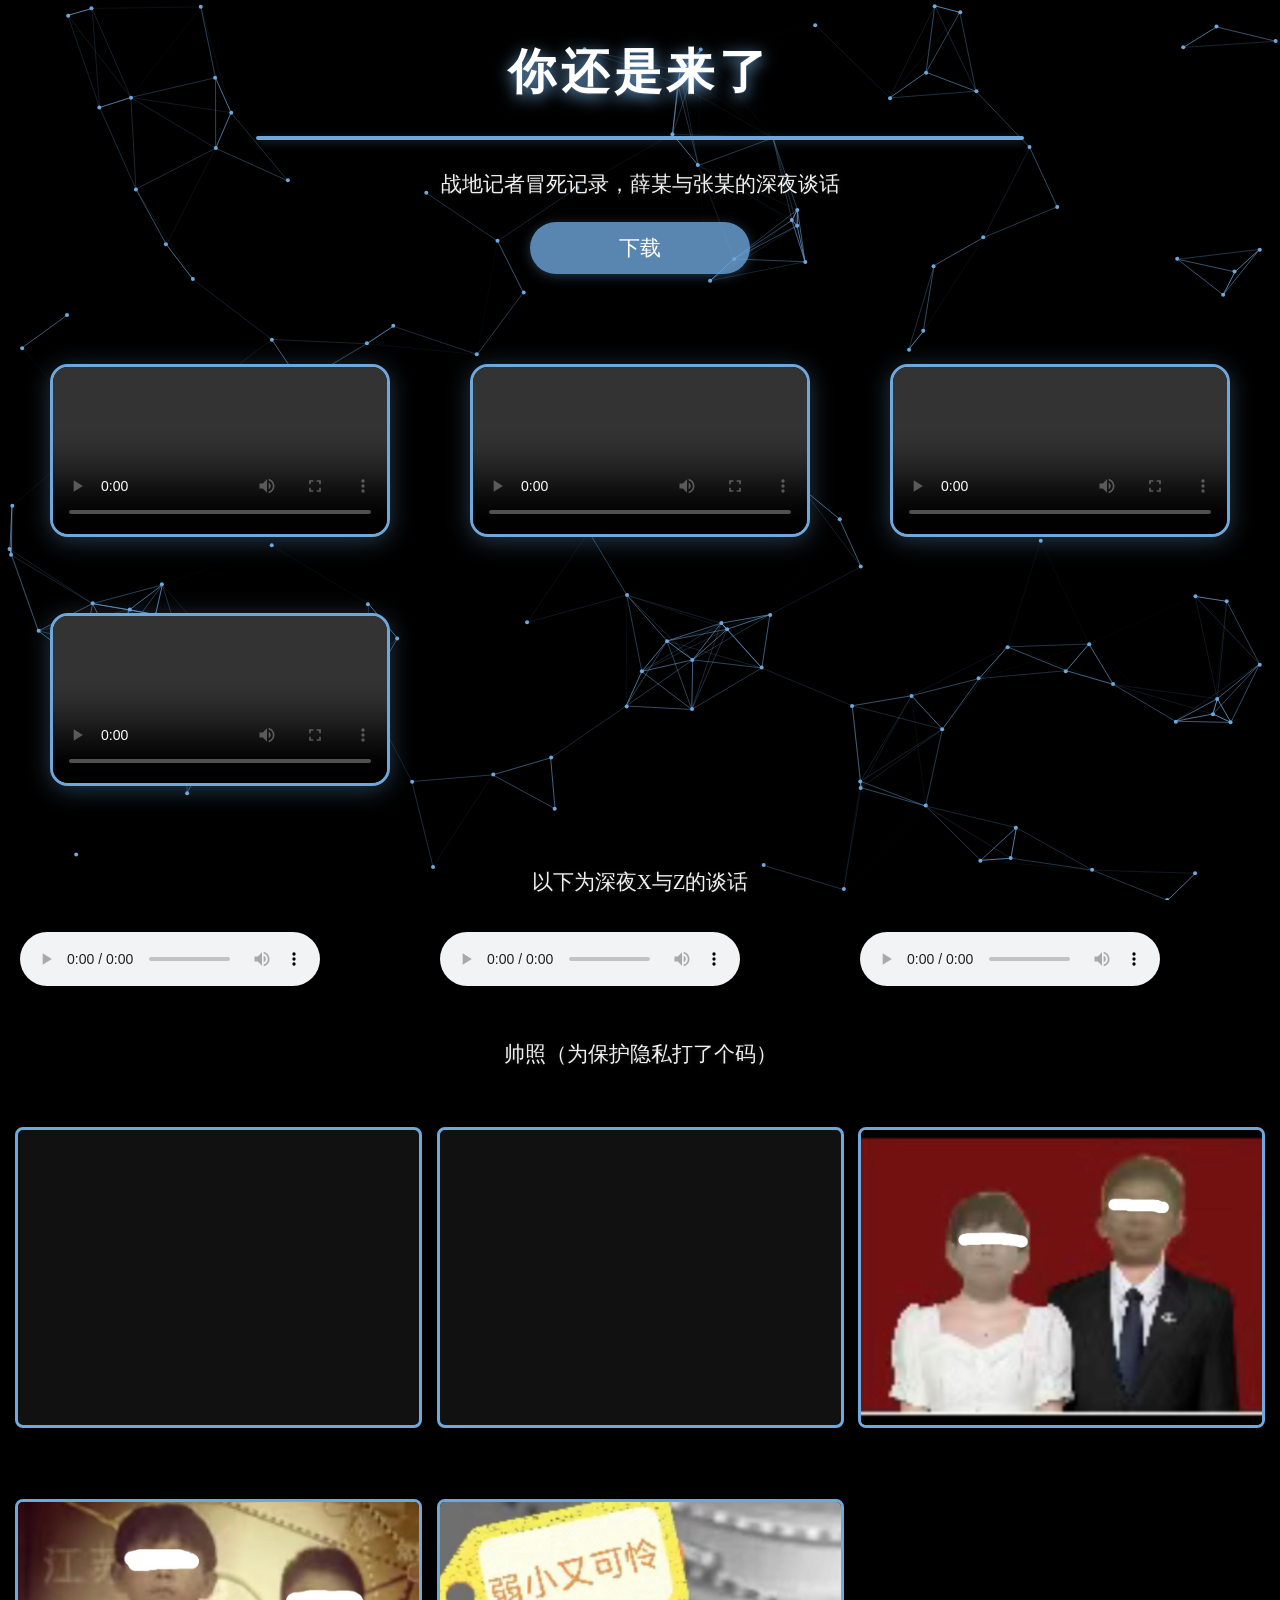
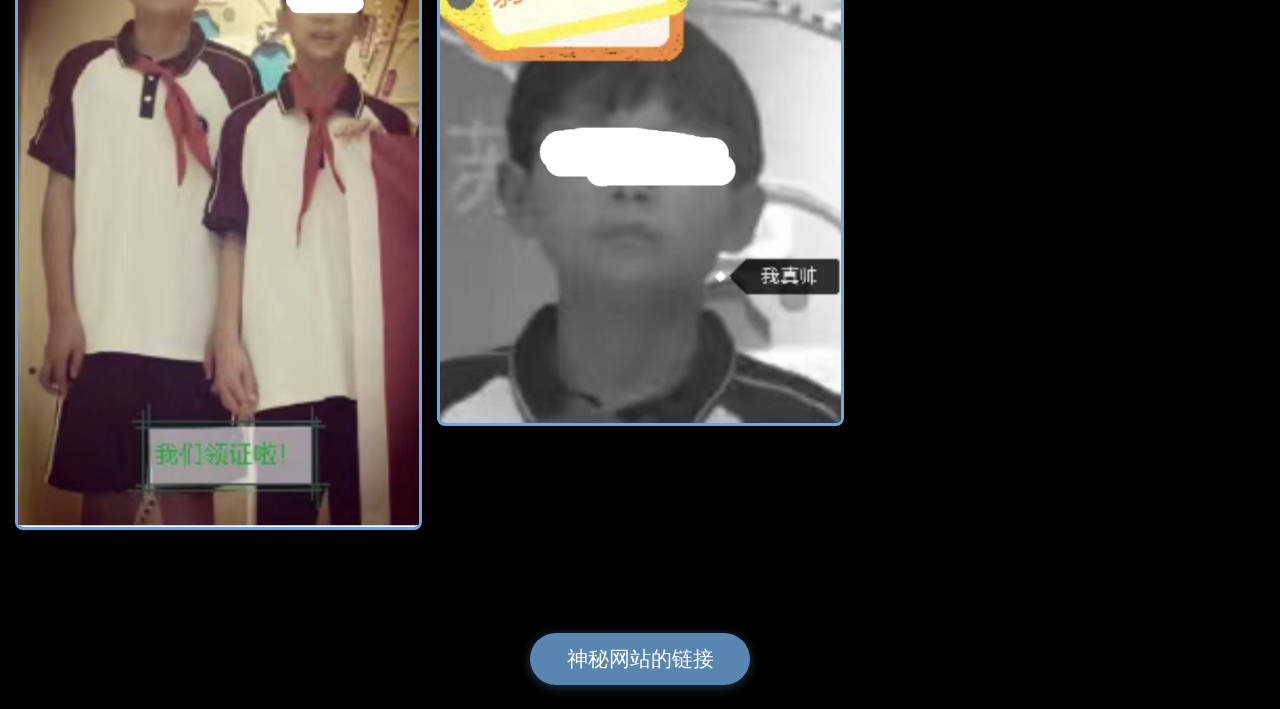
==== commit db0eb91c: "Update index.html" ====
--- a/index.html
+++ b/index.html
@@ -96,8 +96,6 @@
     <h1>你还是来了</h1>
     <hr>
     <p>战地记者冒死记录，薛某与张某的深夜谈话</p>
-    <p>建议下载后食用，下载后为压缩文件，建议用流量看</p>
-    <p>一般情况下比较卡，很难播放（没钱租境内的服务器QAQ）</p>
     <a href="./记录.zip">下载</a>
     <br>
     <div class="media-grid">
@@ -135,4 +133,4 @@
     <a href="choose.html">神秘网站的链接</a>
 </body>
 
-</html>+</html>
